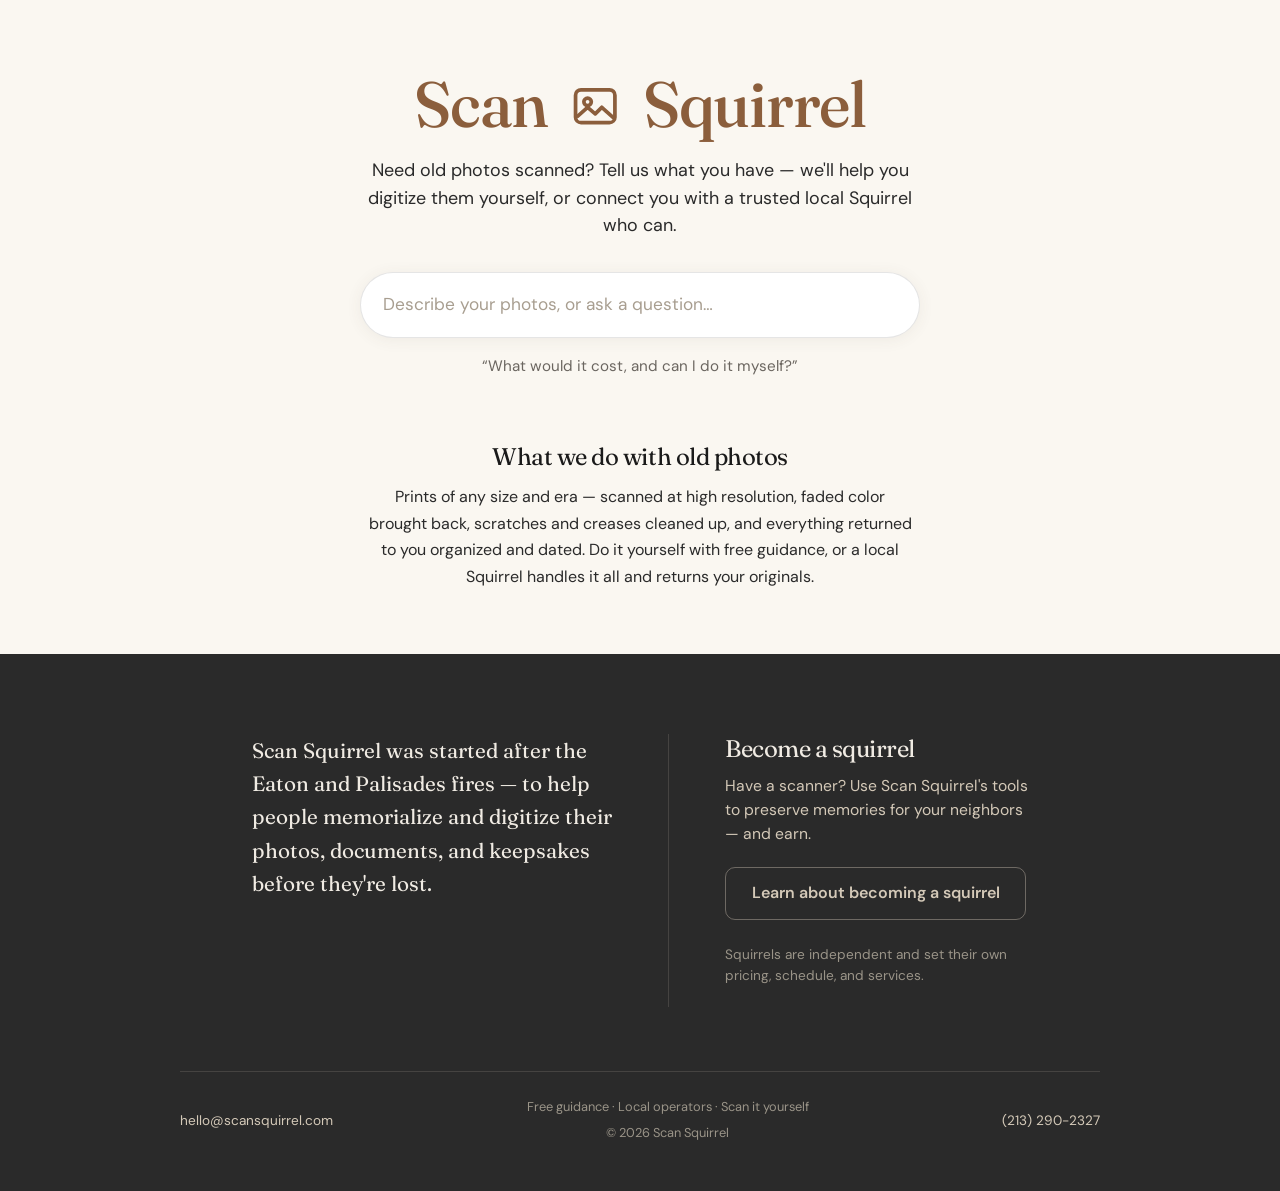
==== scan/index.html @ 6baffe70 "Slim scan page to logo/intro/box/capabilities; reuse homepage dark footer; homepage uses base.css" ====
<!DOCTYPE html>
<html lang="en">
<head>
<meta charset="UTF-8">
<meta name="viewport" content="width=device-width, initial-scale=1.0">
<title>Photo Scanning — Scan Squirrel (Los Angeles)</title>
<meta name="description" content="Local photo scanning in Los Angeles. Describe your old photos and get free guidance, or have a trusted local Squirrel scan them for you.">
<link rel="canonical" href="https://scansquirrel.org/scan/">
<link rel="stylesheet" href="/css/base.css">

<!-- Google Analytics + Ads -->
<script async src="https://www.googletagmanager.com/gtag/js?id=G-M0DFY2Y7XE"></script>
<script>
window.dataLayer = window.dataLayer || [];
function gtag(){dataLayer.push(arguments);}
gtag('js', new Date());
gtag('config', 'G-M0DFY2Y7XE');
gtag('config', 'AW-17990603569');
gtag('config', 'AW-17990603569/loRNCJPgyLgcELGmy4JD', { 'phone_conversion_number': '2132902327' });
function gtag_report_conversion(url) {
  var callback = function () { if (typeof(url) != 'undefined') { window.location = url; } };
  gtag('event', 'conversion', { 'send_to': 'AW-17990603569/MyWeCNm7ybgcELGmy4JD', 'event_callback': callback });
  return false;
}
</script>

<style>
/* ═══ scansquirrel.org/scan/ — minimal photo landing page ═══ */
:root { --paper:#faf7f1; --line:rgba(42,42,42,0.12); --line-d:rgba(212,201,184,0.16); --dim:#9a9488; }
* { box-sizing:border-box; margin:0; padding:0; }
body { font-family:'DM Sans',sans-serif; color:var(--ink); background:var(--paper); line-height:1.55; -webkit-font-smoothing:antialiased; }

.page { padding:4.5rem 1.5rem 4rem; text-align:center; }
.col { width:100%; max-width:560px; margin:0 auto; }

.logo { display:inline-flex; align-items:center; gap:0.34em; font-family:'Fraunces',serif; font-weight:500; font-size:clamp(2.6rem,8vw,4rem); line-height:1; letter-spacing:-0.02em; color:var(--acorn); text-decoration:none; margin-bottom:1.3rem; }
.logo .ph { width:0.82em; height:0.82em; flex:none; margin-top:0.06em; }
.intro { font-size:1.12rem; line-height:1.55; color:var(--feather); max-width:34rem; margin:0 auto 2rem; }

/* box */
.intake { text-align:left; }
.searchbox { width:100%; padding:1.15rem 1.4rem; border:1px solid var(--line); border-radius:999px; font:inherit; font-size:1.08rem; color:var(--ink); background:#fff; box-shadow:0 2px 16px rgba(92,74,58,0.07); transition:box-shadow .2s ease,border-color .2s ease; }
.searchbox::placeholder { color:#a89e90; }
.searchbox:focus { outline:none; border-color:var(--acorn); box-shadow:0 6px 26px rgba(92,74,58,0.14); }
.examples { min-height:1.4em; text-align:center; margin-top:1.1rem; font-size:0.95rem; color:var(--ash); opacity:0; transition:opacity .45s ease; }
.examples.vis { opacity:1; }

/* conversation */
.convo { display:none; text-align:left; margin-top:0.5rem; }
.convo.show { display:block; }
.bubble { margin-bottom:1rem; }
.bubble.ai .who { font-size:0.72rem; font-weight:600; letter-spacing:0.1em; color:var(--teal); margin-bottom:0.35rem; }
.bubble.ai .msg { font-size:1.02rem; line-height:1.55; }
.bubble.me { text-align:right; }
.bubble.me .msg { display:inline-block; background:var(--cream); border-radius:12px; padding:0.6rem 1rem; font-size:0.96rem; max-width:85%; text-align:left; }
.answers { display:flex; flex-wrap:wrap; gap:0.5rem; margin:0.3rem 0 1.3rem; }
.chip { font:inherit; font-size:0.9rem; padding:0.45rem 0.9rem; border:1px solid var(--line); border-radius:9px; background:#fff; color:var(--ash); cursor:pointer; }
.chip:hover { border-color:var(--acorn); color:var(--acorn); }
.zip-row { display:flex; gap:0.5rem; margin-bottom:1.3rem; }
.zip-row input { flex:1; padding:0.7rem 0.9rem; border:1px solid var(--line); border-radius:9px; font:inherit; font-size:1rem; background:var(--warm); }
.btn { font:inherit; font-size:1rem; font-weight:600; padding:0.8rem 1.6rem; border:none; border-radius:10px; background:var(--acorn); color:var(--bone); cursor:pointer; text-decoration:none; }
.btn:hover { background:var(--acorn-bright); color:var(--bone); }
.btn.ghost { background:transparent; color:var(--acorn); border:1px solid var(--line); }
.g-actions { display:flex; flex-wrap:wrap; gap:0.6rem; margin-top:0.9rem; }

/* capabilities */
.caps { margin-top:4rem; }
.caps h2 { font-family:'Fraunces',serif; font-weight:400; font-size:1.5rem; color:var(--ink); margin-bottom:0.8rem; }
.caps p { font-size:1rem; line-height:1.65; color:var(--feather); max-width:34rem; margin:0 auto; }

/* dark footer — same as the scansquirrel.org homepage */
.dark { background:var(--feather); color:var(--nest); padding:5rem 1.5rem 3rem; }
.dark-inner { max-width:920px; margin:0 auto; }
.dark-cols { display:flex; gap:3.5rem; align-items:flex-start; justify-content:center; text-align:left; }
.dark-cols > div { flex:1; max-width:360px; }
.mcol .mission { font-family:'Fraunces',serif; font-size:1.3rem; line-height:1.6; color:var(--bone); }
.ocol { border-left:1px solid var(--line-d); padding-left:3.5rem; }
.ocol h3 { font-family:'Fraunces',serif; font-weight:400; font-size:1.5rem; color:var(--bone); margin-bottom:0.6rem; }
.ocol p { font-size:0.98rem; color:var(--nest); margin-bottom:1.3rem; }
.ocol .btn.ghost { color:var(--nest); border-color:rgba(212,201,184,0.4); display:inline-block; }
.ocol .btn.ghost:hover { background:rgba(212,201,184,0.12); }
.ocol .indep { font-size:0.85rem; color:var(--dim); margin-top:1.6rem; line-height:1.5; }
.dark-foot { display:flex; justify-content:space-between; align-items:center; flex-wrap:wrap; gap:0.8rem; margin-top:4rem; padding-top:1.6rem; border-top:1px solid var(--line-d); font-size:0.85rem; color:var(--nest); }
.dark-foot a { text-decoration:none; color:var(--nest); }
.dark-foot a:hover { color:var(--bone); }
.dark-foot .mid { text-align:center; font-size:0.8rem; color:var(--dim); }
.dark-foot .mid .copy { margin-top:0.35rem; }
@media (max-width:760px){
  .dark { padding:3.5rem 1.4rem 2.5rem; }
  .dark-cols { flex-direction:column; align-items:center; text-align:center; gap:2.75rem; }
  .dark-cols > div { max-width:26rem; }
  .ocol { border-left:none; padding-left:0; border-top:1px solid var(--line-d); padding-top:2.75rem; width:100%; }
  .dark-foot { flex-direction:column; text-align:center; gap:0.5rem; margin-top:2.75rem; }
}
</style>
</head>
<body>

<main class="page">
  <div class="col">
    <a class="logo" href="/">
      <span>Scan</span>
      <svg class="ph" viewBox="0 0 24 24" fill="none" stroke="currentColor" stroke-width="1.7" stroke-linecap="round" stroke-linejoin="round" aria-hidden="true"><rect x="3" y="4.5" width="18" height="15" rx="2.5"/><circle cx="8.5" cy="10" r="1.7"/><path d="M4 16.5l4.5-4 3.5 3 3-3 5 4.5"/></svg>
      <span>Squirrel</span>
    </a>

    <p class="intro">Need old photos scanned? Tell us what you have — we'll help you digitize them yourself, or connect you with a trusted local Squirrel who can.</p>

    <div class="intake" id="intake">
      <input class="searchbox" id="projText" type="text" autocomplete="off"
             placeholder="Describe your photos, or ask a question…"
             onkeydown="if(event.key==='Enter'){event.preventDefault();startConvo();}">
      <p class="examples" id="examples">&ldquo;I have three shoeboxes of family photos.&rdquo;</p>
    </div>
    <div class="convo" id="convo"></div>

    <div class="caps">
      <h2>What we do with old photos</h2>
      <p>Prints of any size and era — scanned at high resolution, faded color brought back, scratches and creases cleaned up, and everything returned to you organized and dated. Do it yourself with free guidance, or a local Squirrel handles it all and returns your originals.</p>
    </div>
  </div>
</main>

<section class="dark" id="become">
  <div class="dark-inner">
    <div class="dark-cols">
      <div class="mcol">
        <p class="mission">Scan Squirrel was started after the Eaton and Palisades fires — to help people memorialize and digitize their photos, documents, and keepsakes before they're lost.</p>
      </div>
      <div class="ocol">
        <h3>Become a squirrel</h3>
        <p>Have a scanner? Use Scan Squirrel's tools to preserve memories for your neighbors — and earn.</p>
        <a class="btn ghost" href="#">Learn about becoming a squirrel</a>
        <p class="indep">Squirrels are independent and set their own pricing, schedule, and services.</p>
      </div>
    </div>
    <div class="dark-foot">
      <a href="mailto:hello@scansquirrel.com" onclick="return gtag_report_conversion('mailto:hello@scansquirrel.com');">hello@scansquirrel.com</a>
      <div class="mid">
        <div>Free guidance &middot; Local operators &middot; Scan it yourself</div>
        <div class="copy">&copy; 2026 Scan Squirrel</div>
      </div>
      <a href="tel:+12132902327" onclick="gtag('event','conversion',{'send_to':'AW-17990603569/QULVCOeUgMEcELGmy4JD'});">(213) 290-2327</a>
    </div>
  </div>
</section>

<script>
var LOG_URL = '';
function logIt(d){ d.ts=new Date().toISOString(); if(LOG_URL){try{fetch(LOG_URL,{method:'POST',headers:{'Content-Type':'application/json'},body:JSON.stringify(d)});}catch(e){}} else {console.log('[intake]',d);} }

/* rotating photo examples */
function shuffle(a){ for(var i=a.length-1;i>0;i--){var j=Math.floor(Math.random()*(i+1));var x=a[i];a[i]=a[j];a[j]=x;} return a; }
var EX = shuffle([
  "I have three shoeboxes of family photos.",
  "My mother just passed away and I want to scan her old photos.",
  "Hundreds of loose photos with writing on the backs.",
  "Old family albums I'm afraid to take apart.",
  "I need these scanned before clearing out a house.",
  "What would it cost, and can I do it myself?"
]);
var exi=0, exTimer=null, exEl=document.getElementById('examples');
exEl.innerHTML='&ldquo;'+EX[0]+'&rdquo;';
function rot(){ exEl.classList.remove('vis'); setTimeout(function(){ exEl.innerHTML='&ldquo;'+EX[exi]+'&rdquo;'; exi=(exi+1)%EX.length; exEl.classList.add('vis'); },450); }
setTimeout(function(){ exEl.classList.add('vis'); },300);
setTimeout(function(){ rot(); exTimer=setInterval(rot,3800); },3800);

/* mocked AI intake */
var convo=document.getElementById('convo'), state={};
function aiB(h){ var d=document.createElement('div'); d.className='bubble ai'; d.innerHTML='<div class="who">Scan Squirrel</div><div class="msg">'+h+'</div>'; convo.appendChild(d); d.scrollIntoView({behavior:'smooth',block:'center'}); }
function meB(x){ var d=document.createElement('div'); d.className='bubble me'; d.innerHTML='<div class="msg">'+x+'</div>'; convo.appendChild(d); }
function ansRow(opts,cb){ var r=document.createElement('div'); r.className='answers'; opts.forEach(function(o){ var b=document.createElement('button'); b.className='chip'; b.textContent=o; b.onclick=function(){ r.remove(); meB(o); cb(o); }; r.appendChild(b); }); convo.appendChild(r); r.scrollIntoView({behavior:'smooth',block:'center'}); }
function startConvo(){
  if(exTimer) clearInterval(exTimer);
  var txt=document.getElementById('projText').value.trim();
  if(!txt){ document.getElementById('projText').focus(); return; }
  document.getElementById('intake').style.display='none';
  convo.classList.add('show'); state.text=txt; logIt({event:'started',text:txt});
  meB(txt);
  setTimeout(function(){ aiB("Got it. A couple of quick questions.<br><br><b>Roughly how many photos?</b>"); ansRow(['A shoebox or two','A closet full','A few albums','Not sure'], q2); },350);
}
function q2(s){ state.size=s; setTimeout(function(){ aiB("<b>Scan them yourself, or have a local Squirrel do it?</b>"); ansRow(['Myself','Get help','Help me decide'], q3); },300); }
function q3(p){ state.pref=p; setTimeout(function(){
  aiB("<b>What ZIP code are you in?</b>");
  var r=document.createElement('div'); r.className='zip-row';
  r.innerHTML='<input id="zipIn" inputmode="numeric" maxlength="5" placeholder="91101"><button class="btn" type="button">Check</button>';
  r.querySelector('button').onclick=function(){ var z=r.querySelector('#zipIn').value.trim()||'91101'; state.zip=z; logIt({event:'completed',text:state.text,size:state.size,pref:state.pref,zip:z}); r.remove(); meB(z); guide(); };
  convo.appendChild(r); r.querySelector('#zipIn').focus(); r.scrollIntoView({behavior:'smooth',block:'center'});
},300); }
function guide(){
  var hrs = state.size==='A closet full'?'25–40 hours':state.size==='A few albums'?'5–10 hours':'15–25 hours';
  setTimeout(function(){
    aiB("Sounds like a <b>medium collection</b>. Doing it yourself well usually takes about <b>"+hrs+"</b> and the right scanner. You can scan it yourself with free guidance, or a local Squirrel can pick it up, scan and organize everything, and return your originals — price agreed first.<br><br><span style='font-size:0.85rem;color:var(--ash);'>General guidance, not a final price.</span><div class='g-actions'><a class='btn' href='tel:+12132902327' onclick=\"gtag('event','conversion',{'send_to':'AW-17990603569/QULVCOeUgMEcELGmy4JD'});\">Call or text us</a><a class='btn ghost' href='mailto:hello@scansquirrel.com' onclick=\"return gtag_report_conversion('mailto:hello@scansquirrel.com');\">Email your project</a></div>");
    var b=document.createElement('button'); b.className='chip'; b.textContent='↺ Start over'; b.style.marginTop='1.2rem'; b.onclick=function(){ location.reload(); }; convo.appendChild(b);
  },450);
}
</script>

</body>
</html>
---- css/base.css ----
/*
  ═══════════════════════════════════════════════════════════
  Scan Squirrel — Base Styles
  Loaded by every page on scansquirrel.com.
  ═══════════════════════════════════════════════════════════

  DESIGN SYSTEM REFERENCE
  ────────────────────────
  Source of truth: /docs/scansquirrel-styleguide.html

  Color tokens         Hex        Usage
  ─────────────────────────────────────────────────────
  --bone               #f0ebe3    Page background
  --warm               #f5f0e8    Alt surface
  --cream              #e8e1d5    Soft fill
  --feather            #2a2a2a    Dark sections (NOT --ink)
  --ink                #1a1a1a    Body text only
  --acorn              #8b5e3c    Primary buttons
  --acorn-bright       #a0693f    Button hover
  --teal               #2c6e6a    Accent only — labels, step numbers, card borders
  --ash                #6b6660    Muted text
  --nest               #d4c9b8    Text on dark backgrounds
  --branch             #8b7e6a    Secondary muted
  --bark               #5c4a3a    Dark warm text

  Type scale           Font       Size     Weight  Case
  ─────────────────────────────────────────────────────
  H1                   Fraunces   2.2rem   400     Sentence
  H2                   Fraunces   1.5rem   400     Sentence
  H3                   Fraunces   1.1rem   600     Sentence
  H4                   Fraunces   1rem     600     Sentence
  Body                 DM Sans    0.95rem  400     —
  Section label        DM Sans    0.72rem  700     Uppercase (CSS)
  Buttons              DM Sans    0.95rem  700     Sentence

  Hero-lg variant      (add .hero-lg to a wrapper)
  H1                   Fraunces   2.8rem   400
  H2                   Fraunces   1.9rem   400

  Radius standard
  ─────────────────────────────────────────────────────
  Cards / panels:      8px
  Buttons / pills:     6px

  Layout widths
  ─────────────────────────────────────────────────────
  .wrap                720px      Default (FAQ, Pricing, territory, scan)
  .wrap-wide           960px      Marketing pages (Index, Compare, Squirrels hub)

  Font weights used: 400, 500, 600, 700. Weight 800 is NOT used.

  Em dashes:           &mdash;
  Middots:             &middot;
  Dark sections:       --feather (#2a2a2a), never --ink (#1a1a1a)
  Teal is an accent:   never a section background
*/

/* ── Fonts ── */
@import url("https://fonts.googleapis.com/css2?family=Fraunces:ital,opsz,wght@0,9..144,300;0,9..144,400;0,9..144,600;0,9..144,700;1,9..144,400&family=DM+Sans:wght@400;500;600;700&display=swap");

/* ── Tokens ── */
:root {
  --ink:           #1a1a1a;
  --bone:          #f0ebe3;
  --warm:          #f5f0e8;
  --cream:         #e8e1d5;
  --feather:       #2a2a2a;
  --acorn:         #8b5e3c;
  --acorn-bright:  #a0693f;
  --ash:           #6b6660;
  --nest:          #d4c9b8;
  --branch:        #8b7e6a;
  --bark:          #5c4a3a;
  --teal:          #2c6e6a;

  --font-body:     'DM Sans', sans-serif;
  --font-display:  'Fraunces', serif;

  --radius-card:   8px;
  --radius-small:  6px;

  --wrap:          720px;
  --wrap-wide:     960px;
  --pad-x:         1.5rem;

  --line:          rgba(0, 0, 0, 0.08);
  --line-strong:   rgba(0, 0, 0, 0.14);
  --shadow-soft:   0 2px 8px rgba(92, 74, 58, 0.07);
}

/* ── Reset ── */
*, *::before, *::after {
  box-sizing: border-box;
  margin: 0;
  padding: 0;
}

html { scroll-behavior: smooth; }

body {
  font-family: var(--font-body);
  font-size: 0.95rem;
  font-weight: 400;
  line-height: 1.6;
  color: var(--ink);
  background: var(--bone);
  -webkit-font-smoothing: antialiased;
  text-rendering: optimizeLegibility;
}

img, picture, svg, video { display: block; max-width: 100%; }
button, input, textarea, select { font: inherit; }

a { color: inherit; text-decoration-thickness: 0.08em; text-underline-offset: 0.18em; }
a:hover { color: var(--acorn); }

p { margin-bottom: 1rem; }
p:last-child { margin-bottom: 0; }

ul, ol { padding-left: 1.25rem; }
li + li { margin-top: 0.35rem; }

/* ── Type scale ── */
h1, h2, h3, h4 {
  font-family: var(--font-display);
  color: var(--ink);
  letter-spacing: -0.02em;
}

h1 {
  font-size: clamp(1.9rem, 4vw, 2.2rem);
  font-weight: 400;
  line-height: 1.1;
}

h2 {
  font-size: clamp(1.3rem, 3vw, 1.5rem);
  font-weight: 400;
  line-height: 1.2;
}

h3 {
  font-size: 1.1rem;
  font-weight: 600;
  line-height: 1.25;
}

h4 {
  font-size: 1rem;
  font-weight: 600;
  line-height: 1.25;
}

/* Hero-lg variant — for marketing pages */
.hero-lg h1, h1.hero-lg {
  font-size: clamp(2.2rem, 5.5vw, 2.8rem);
}

.hero-lg h2, h2.hero-lg {
  font-size: clamp(1.5rem, 4vw, 1.9rem);
}

/* ── Section label ── */
.label {
  display: inline-block;
  font-family: var(--font-body);
  font-size: 0.72rem;
  font-weight: 700;
  letter-spacing: 0.12em;
  text-transform: uppercase;
  color: var(--teal);
  line-height: 1.2;
  margin-bottom: 0.6rem;
}

/* ── Eyebrow nav (media type links) ── */
.eyebrow {
  font-size: 0.78rem;
  font-weight: 600;
  letter-spacing: 0.1em;
  text-transform: uppercase;
  color: var(--branch);
  margin-bottom: 1rem;
}

.eyebrow a { color: var(--branch); text-decoration: none; }
.eyebrow a:hover { color: var(--acorn); }
.eyebrow span { color: var(--nest); margin: 0 0.35rem; }

/* ── Layout ── */
.wrap, .wrap-wide {
  width: 100%;
  margin-inline: auto;
  padding-inline: var(--pad-x);
}

.wrap      { max-width: calc(var(--wrap) + (var(--pad-x) * 2)); }
.wrap-wide { max-width: calc(var(--wrap-wide) + (var(--pad-x) * 2)); }

/* ── Buttons ── */
.btn, .btn-ghost {
  display: inline-block;
  font-family: var(--font-body);
  font-size: 0.95rem;
  font-weight: 700;
  padding: 0.7rem 1.4rem;
  border-radius: var(--radius-small);
  text-decoration: none;
  text-align: center;
  transition: background 0.2s, border-color 0.2s, color 0.2s;
  cursor: pointer;
}

.btn {
  background: var(--acorn);
  color: #fff;
  border: 1.5px solid var(--acorn);
}

.btn:hover {
  background: var(--acorn-bright);
  border-color: var(--acorn-bright);
  color: #fff;
}

.btn-ghost {
  background: transparent;
  color: var(--acorn);
  border: 1.5px solid var(--acorn);
}

.btn-ghost:hover {
  background: rgba(139, 94, 60, 0.08);
  color: var(--acorn-bright);
  border-color: var(--acorn-bright);
}

/* Button row — for side-by-side CTAs */
.btn-row {
  display: flex;
  flex-wrap: wrap;
  gap: 0.75rem;
  align-items: center;
}

/* ── CTA strip (shared by FAQ, Pricing, etc.) ── */
.cta-strip {
  text-align: center;
  padding: 2.5rem 2rem;
  background: var(--feather);
  border-radius: var(--radius-card);
}

.cta-strip h2, .cta-strip h3 {
  color: var(--bone);
  margin-bottom: 0.5rem;
}

.cta-strip p {
  color: var(--nest);
  font-size: 0.95rem;
  margin-bottom: 1.25rem;
  max-width: 440px;
  margin-left: auto;
  margin-right: auto;
}

.cta-strip .btn {
  background: var(--acorn);
  color: #fff;
}

.cta-strip .btn:hover {
  background: var(--acorn-bright);
}

/* ── Card / Panel ── */
.card {
  background: #fff;
  border: 1px solid var(--line);
  border-radius: var(--radius-card);
  box-shadow: var(--shadow-soft);
}

/* Card with teal left accent (per style guide) */
.card-accent {
  background: #fff;
  border: 1px solid var(--line);
  border-left: 3px solid var(--teal);
  border-radius: var(--radius-card);
}

/* ── Utilities ── */
.muted       { color: var(--ash); }
.text-center { text-align: center; }
.bg-warm     { background: var(--warm); }
.bg-bone     { background: var(--bone); }
.bg-dark     { background: var(--feather); color: var(--bone); }
.bg-dark h1, .bg-dark h2, .bg-dark h3 { color: var(--bone); }
.bg-dark p   { color: var(--nest); }

/* ── Responsive ── */
@media (max-width: 700px) {
  :root {
    --pad-x: 1.1rem;
  }

  .btn, .btn-ghost {
    width: 100%;
    text-align: center;
  }

  .btn-row {
    flex-direction: column;
    align-items: stretch;
  }
}
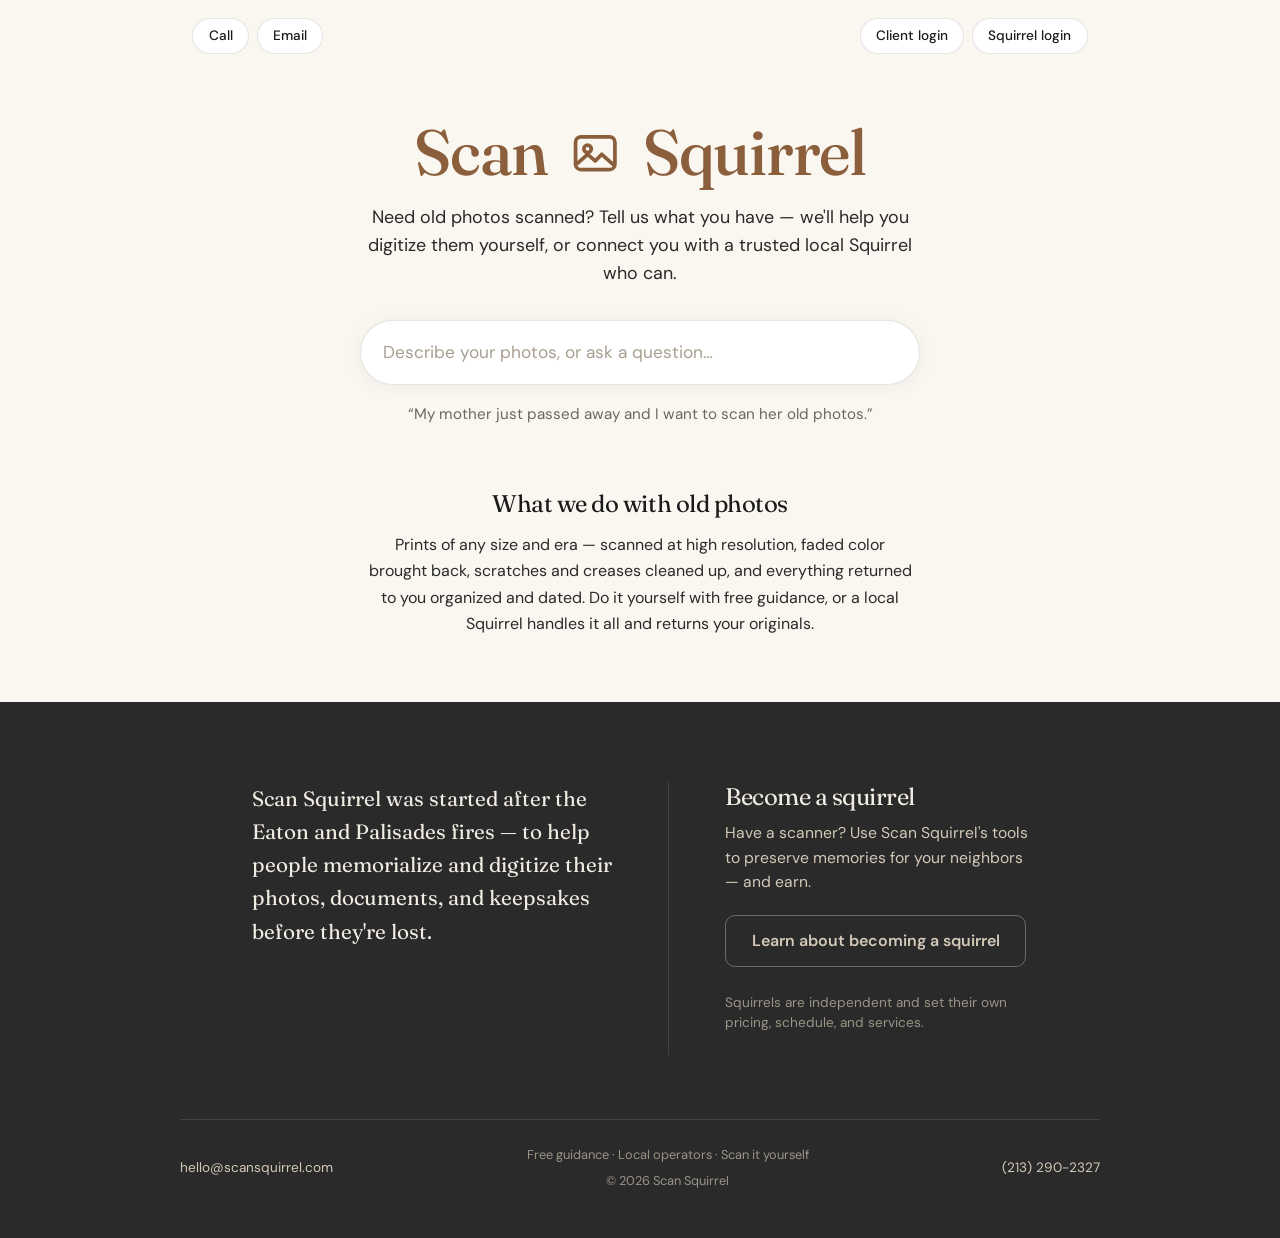
==== commit 6a72b206: "Add simple header bar: Call/Email left, Client/Squirrel login right" ====
--- a/scan/index.html
+++ b/scan/index.html
@@ -30,7 +30,14 @@
 * { box-sizing:border-box; margin:0; padding:0; }
 body { font-family:'DM Sans',sans-serif; color:var(--ink); background:var(--paper); line-height:1.55; -webkit-font-smoothing:antialiased; }
 
-.page { padding:4.5rem 1.5rem 4rem; text-align:center; }
+/* header bar */
+.bar { display:flex; align-items:center; justify-content:space-between; gap:0.6rem; flex-wrap:wrap; max-width:940px; margin:0 auto; padding:1.1rem 1.4rem; }
+.bar-left, .bar-right { display:flex; gap:0.5rem; }
+.bar a { font-size:0.85rem; font-weight:500; text-decoration:none; color:var(--ink); background:#fff; border:1px solid var(--line); border-radius:999px; padding:0.42rem 0.95rem; transition:all .15s ease; }
+.bar a:hover { border-color:var(--acorn); color:var(--acorn); }
+@media (max-width:520px){ .bar a { font-size:0.78rem; padding:0.38rem 0.75rem; } }
+
+.page { padding:3rem 1.5rem 4rem; text-align:center; }
 .col { width:100%; max-width:560px; margin:0 auto; }
 
 .logo { display:inline-flex; align-items:center; gap:0.34em; font-family:'Fraunces',serif; font-weight:500; font-size:clamp(2.6rem,8vw,4rem); line-height:1; letter-spacing:-0.02em; color:var(--acorn); text-decoration:none; margin-bottom:1.3rem; }
@@ -96,6 +103,17 @@
 </head>
 <body>
 
+<header class="bar">
+  <div class="bar-left">
+    <a href="tel:+12132902327" onclick="gtag('event','conversion',{'send_to':'AW-17990603569/QULVCOeUgMEcELGmy4JD'});">Call</a>
+    <a href="mailto:hello@scansquirrel.com" onclick="return gtag_report_conversion('mailto:hello@scansquirrel.com');">Email</a>
+  </div>
+  <div class="bar-right">
+    <a href="#">Client login</a>
+    <a href="#">Squirrel login</a>
+  </div>
+</header>
+
 <main class="page">
   <div class="col">
     <a class="logo" href="/">
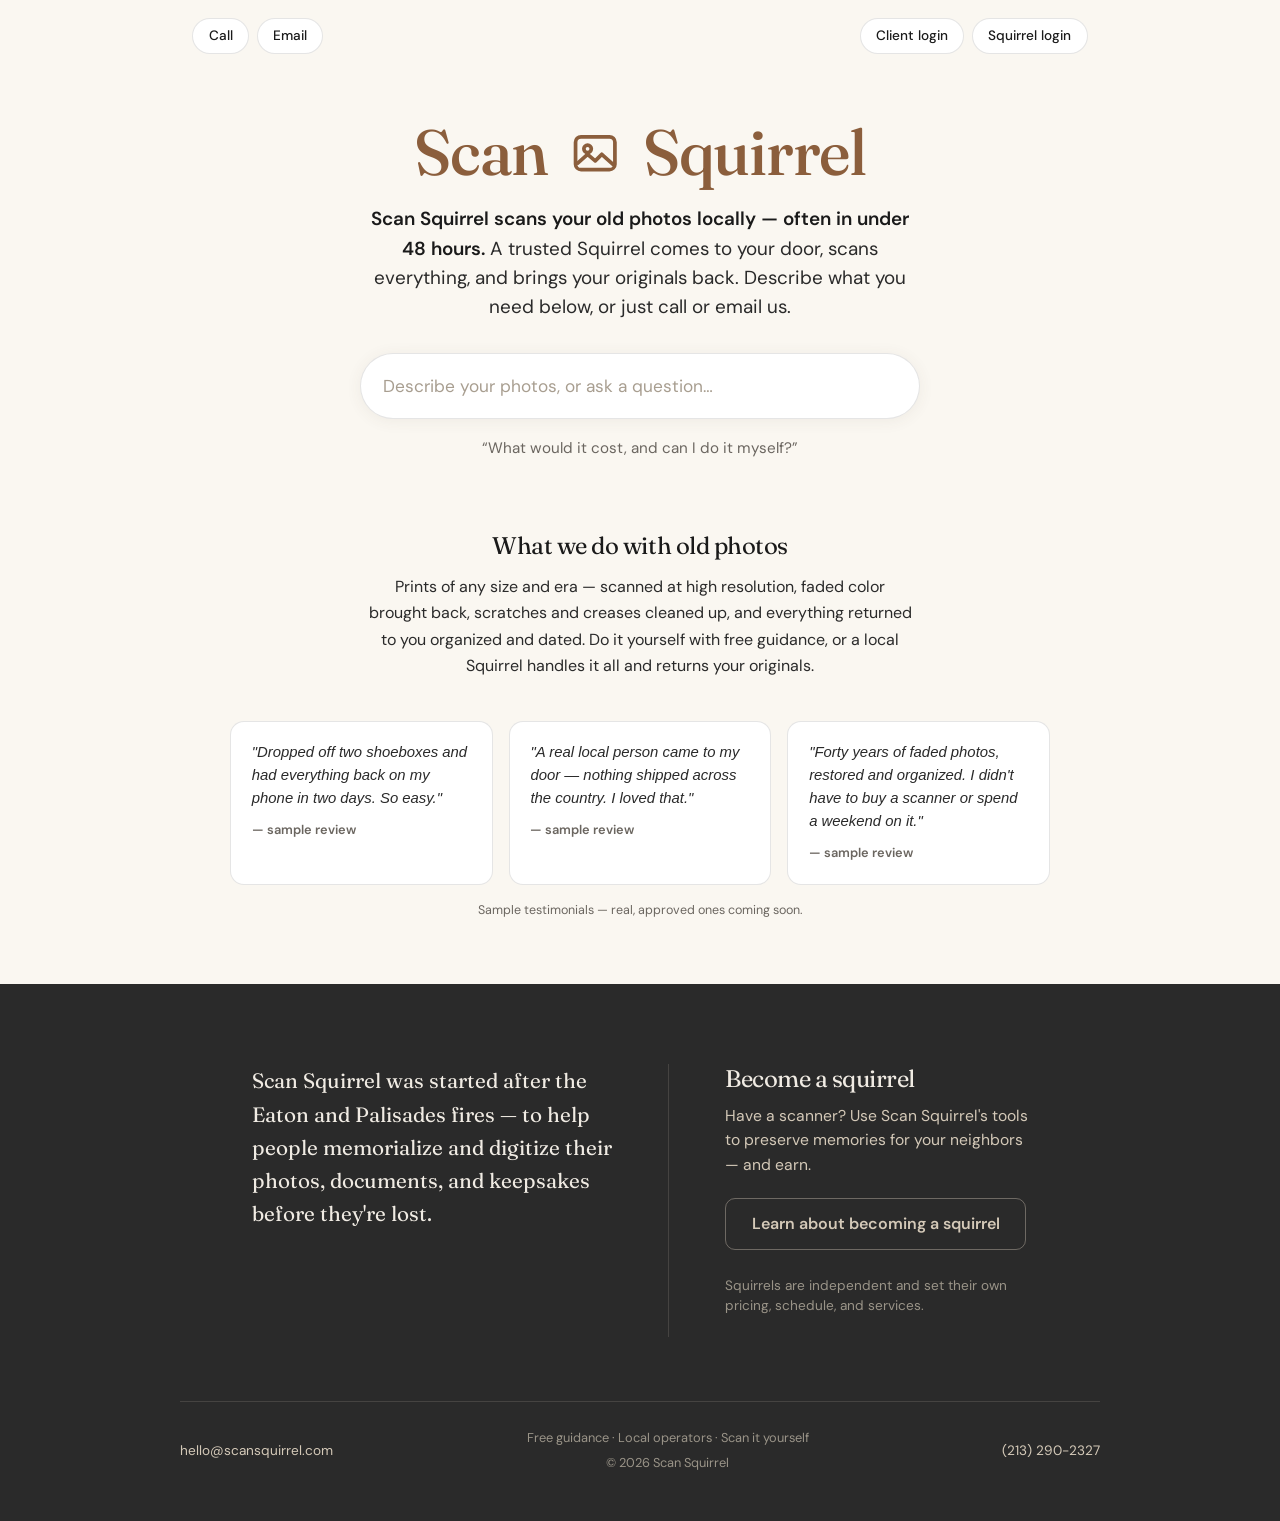
==== commit 646a1b08: "Punchier intro (local, <48hr, comes to door); add left-to-right mock testimonials" ====
--- a/scan/index.html
+++ b/scan/index.html
@@ -42,7 +42,8 @@
 
 .logo { display:inline-flex; align-items:center; gap:0.34em; font-family:'Fraunces',serif; font-weight:500; font-size:clamp(2.6rem,8vw,4rem); line-height:1; letter-spacing:-0.02em; color:var(--acorn); text-decoration:none; margin-bottom:1.3rem; }
 .logo .ph { width:0.82em; height:0.82em; flex:none; margin-top:0.06em; }
-.intro { font-size:1.12rem; line-height:1.55; color:var(--feather); max-width:34rem; margin:0 auto 2rem; }
+.intro { font-size:1.18rem; line-height:1.55; color:var(--feather); max-width:35rem; margin:0 auto 2rem; }
+.intro strong { color:var(--ink); font-weight:600; }
 
 /* box */
 .intake { text-align:left; }
@@ -70,10 +71,16 @@
 .btn.ghost { background:transparent; color:var(--acorn); border:1px solid var(--line); }
 .g-actions { display:flex; flex-wrap:wrap; gap:0.6rem; margin-top:0.9rem; }
 
-/* capabilities */
-.caps { margin-top:4rem; }
+/* capabilities + validation */
+.caps { max-width:820px; margin:4.5rem auto 0; }
 .caps h2 { font-family:'Fraunces',serif; font-weight:400; font-size:1.5rem; color:var(--ink); margin-bottom:0.8rem; }
-.caps p { font-size:1rem; line-height:1.65; color:var(--feather); max-width:34rem; margin:0 auto; }
+.caps .lead { font-size:1rem; line-height:1.65; color:var(--feather); max-width:34rem; margin:0 auto 2.6rem; }
+.tms { display:grid; grid-template-columns:repeat(3,1fr); gap:1rem; text-align:left; }
+.tm { background:#fff; border:1px solid var(--line); border-radius:14px; padding:1.2rem 1.3rem; }
+.tm p { font-size:0.93rem; font-style:italic; color:var(--feather); margin-bottom:0.5rem; }
+.tm .who { font-size:0.8rem; color:var(--ash); font-weight:600; }
+.tmnote { font-size:0.78rem; color:var(--ash); margin-top:1rem; }
+@media (max-width:640px){ .tms { grid-template-columns:1fr; } }
 
 /* dark footer — same as the scansquirrel.org homepage */
 .dark { background:var(--feather); color:var(--nest); padding:5rem 1.5rem 3rem; }
@@ -122,7 +129,7 @@
       <span>Squirrel</span>
     </a>
 
-    <p class="intro">Need old photos scanned? Tell us what you have — we'll help you digitize them yourself, or connect you with a trusted local Squirrel who can.</p>
+    <p class="intro"><strong>Scan Squirrel scans your old photos locally — often in under 48 hours.</strong> A trusted Squirrel comes to your door, scans everything, and brings your originals back. Describe what you need below, or just call or email us.</p>
 
     <div class="intake" id="intake">
       <input class="searchbox" id="projText" type="text" autocomplete="off"
@@ -131,11 +138,17 @@
       <p class="examples" id="examples">&ldquo;I have three shoeboxes of family photos.&rdquo;</p>
     </div>
     <div class="convo" id="convo"></div>
-
-    <div class="caps">
-      <h2>What we do with old photos</h2>
-      <p>Prints of any size and era — scanned at high resolution, faded color brought back, scratches and creases cleaned up, and everything returned to you organized and dated. Do it yourself with free guidance, or a local Squirrel handles it all and returns your originals.</p>
-    </div>
+  </div>
+
+  <div class="caps">
+    <h2>What we do with old photos</h2>
+    <p class="lead">Prints of any size and era — scanned at high resolution, faded color brought back, scratches and creases cleaned up, and everything returned to you organized and dated. Do it yourself with free guidance, or a local Squirrel handles it all and returns your originals.</p>
+    <div class="tms">
+      <div class="tm"><p>"Dropped off two shoeboxes and had everything back on my phone in two days. So easy."</p><span class="who">— sample review</span></div>
+      <div class="tm"><p>"A real local person came to my door — nothing shipped across the country. I loved that."</p><span class="who">— sample review</span></div>
+      <div class="tm"><p>"Forty years of faded photos, restored and organized. I didn't have to buy a scanner or spend a weekend on it."</p><span class="who">— sample review</span></div>
+    </div>
+    <p class="tmnote">Sample testimonials — real, approved ones coming soon.</p>
   </div>
 </main>
 
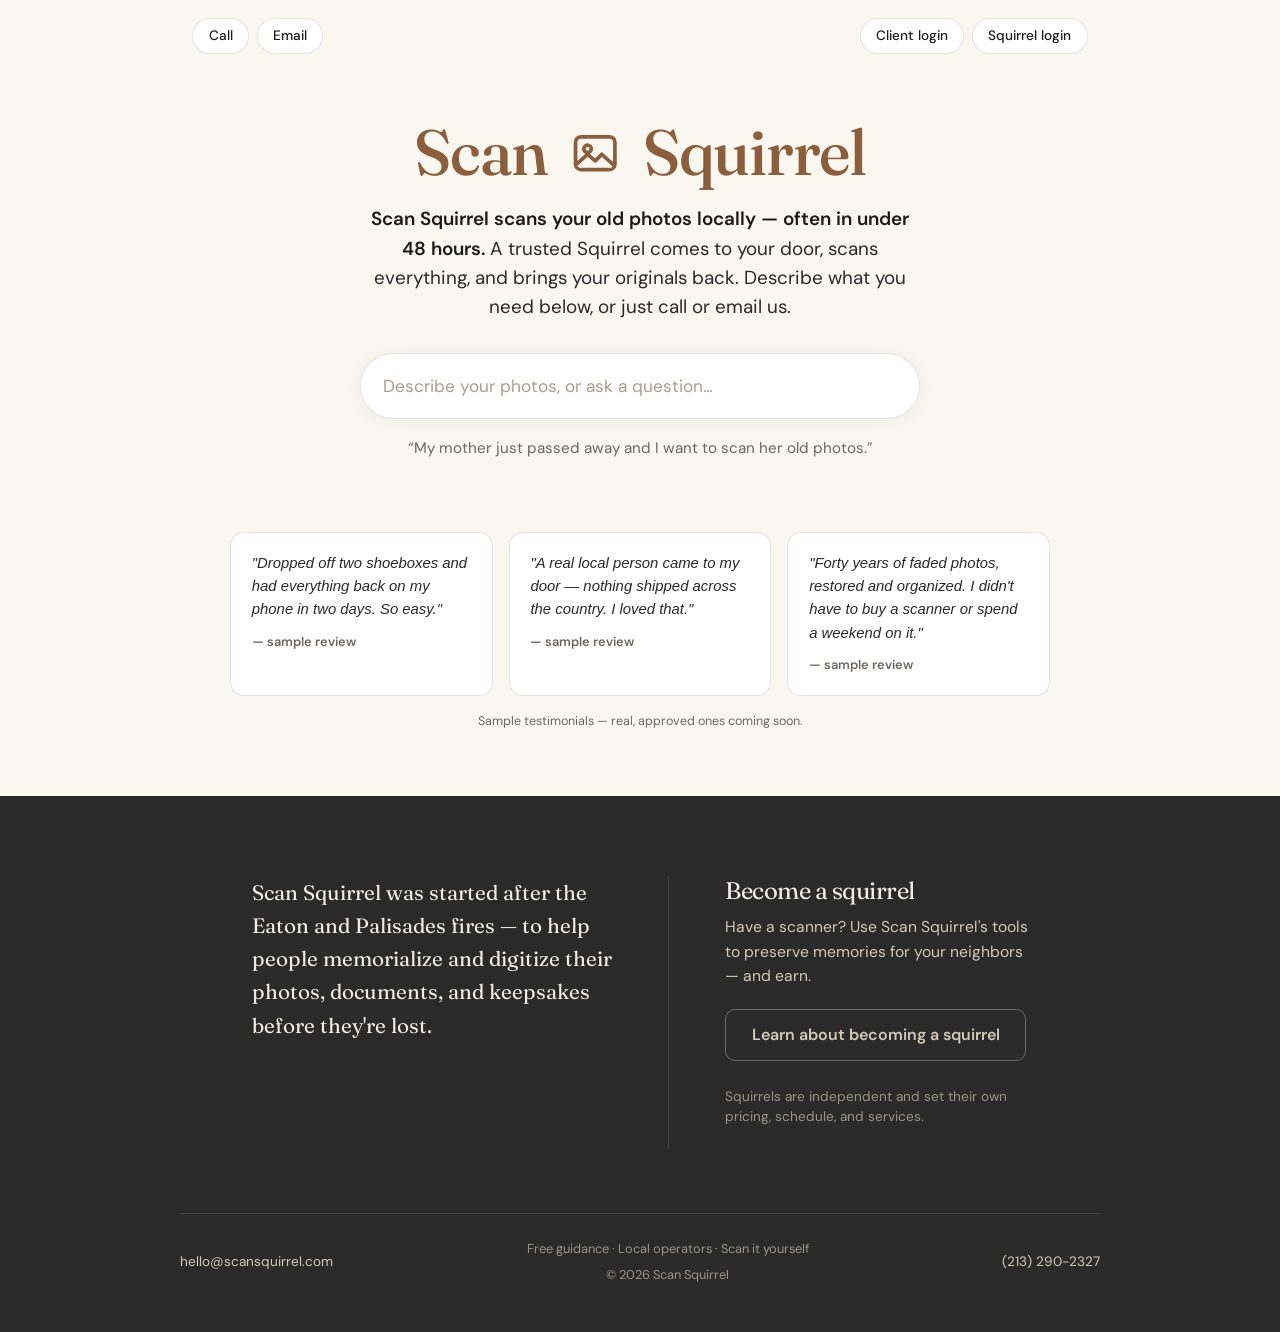
==== commit f9c85e7b: "Ditch 'What we do with old photos' heading + paragraph; keep testimonials" ====
--- a/scan/index.html
+++ b/scan/index.html
@@ -141,8 +141,6 @@
   </div>
 
   <div class="caps">
-    <h2>What we do with old photos</h2>
-    <p class="lead">Prints of any size and era — scanned at high resolution, faded color brought back, scratches and creases cleaned up, and everything returned to you organized and dated. Do it yourself with free guidance, or a local Squirrel handles it all and returns your originals.</p>
     <div class="tms">
       <div class="tm"><p>"Dropped off two shoeboxes and had everything back on my phone in two days. So easy."</p><span class="who">— sample review</span></div>
       <div class="tm"><p>"A real local person came to my door — nothing shipped across the country. I loved that."</p><span class="who">— sample review</span></div>
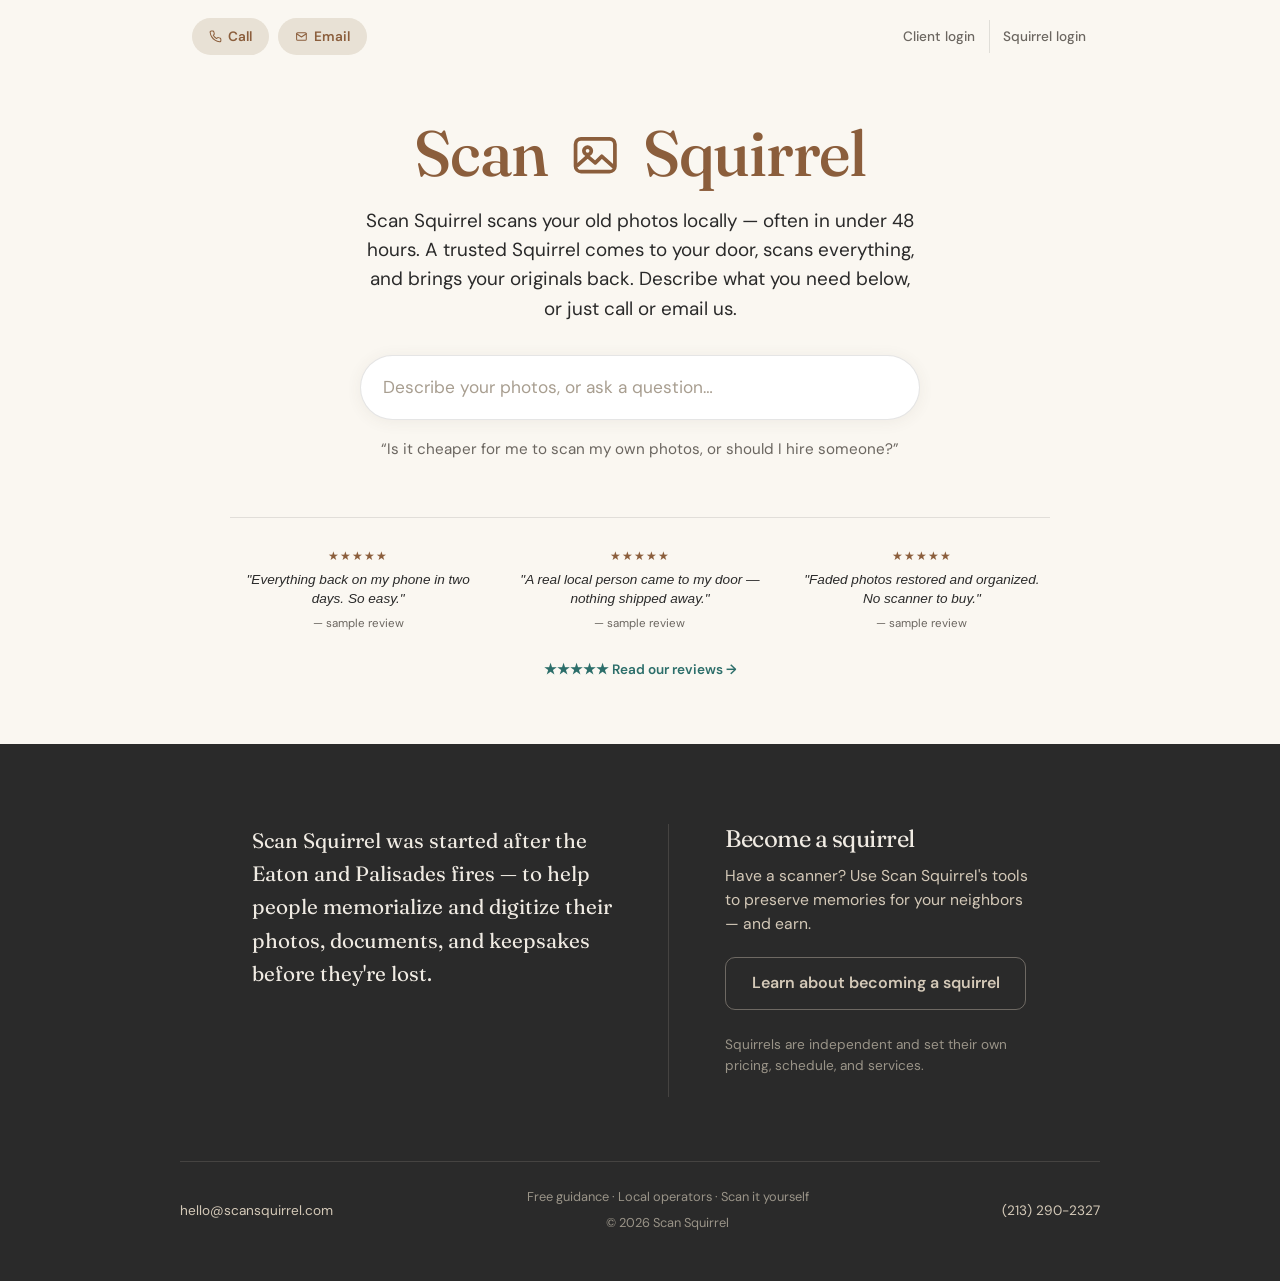
==== commit 270611d4: "Unbold intro; redesign header buttons (icons + login links); longer prompts; thin testimonial sliver" ====
--- a/scan/index.html
+++ b/scan/index.html
@@ -32,10 +32,16 @@
 
 /* header bar */
 .bar { display:flex; align-items:center; justify-content:space-between; gap:0.6rem; flex-wrap:wrap; max-width:940px; margin:0 auto; padding:1.1rem 1.4rem; }
-.bar-left, .bar-right { display:flex; gap:0.5rem; }
-.bar a { font-size:0.85rem; font-weight:500; text-decoration:none; color:var(--ink); background:#fff; border:1px solid var(--line); border-radius:999px; padding:0.42rem 0.95rem; transition:all .15s ease; }
-.bar a:hover { border-color:var(--acorn); color:var(--acorn); }
-@media (max-width:520px){ .bar a { font-size:0.78rem; padding:0.38rem 0.75rem; } }
+.bar-left, .bar-right { display:flex; align-items:center; gap:0.6rem; }
+/* action buttons (call / email) — warm, with icon */
+.bar-btn { display:inline-flex; align-items:center; gap:0.4em; font-size:0.85rem; font-weight:600; text-decoration:none; color:var(--acorn); background:var(--cream); border:1px solid transparent; border-radius:999px; padding:0.46rem 1rem; transition:all .15s ease; }
+.bar-btn:hover { background:var(--acorn); color:var(--bone); }
+.bar-btn svg { width:0.95em; height:0.95em; }
+/* login links — quiet text with a divider */
+.bar-link { font-size:0.85rem; font-weight:500; color:var(--ash); text-decoration:none; padding:0.4rem 0.1rem; transition:color .15s ease; }
+.bar-link:hover { color:var(--acorn); }
+.bar-link + .bar-link { border-left:1px solid var(--line); padding-left:0.8rem; margin-left:0.2rem; }
+@media (max-width:520px){ .bar-btn, .bar-link { font-size:0.78rem; } .bar-btn { padding:0.42rem 0.8rem; } }
 
 .page { padding:3rem 1.5rem 4rem; text-align:center; }
 .col { width:100%; max-width:560px; margin:0 auto; }
@@ -71,16 +77,16 @@
 .btn.ghost { background:transparent; color:var(--acorn); border:1px solid var(--line); }
 .g-actions { display:flex; flex-wrap:wrap; gap:0.6rem; margin-top:0.9rem; }
 
-/* capabilities + validation */
-.caps { max-width:820px; margin:4.5rem auto 0; }
-.caps h2 { font-family:'Fraunces',serif; font-weight:400; font-size:1.5rem; color:var(--ink); margin-bottom:0.8rem; }
-.caps .lead { font-size:1rem; line-height:1.65; color:var(--feather); max-width:34rem; margin:0 auto 2.6rem; }
-.tms { display:grid; grid-template-columns:repeat(3,1fr); gap:1rem; text-align:left; }
-.tm { background:#fff; border:1px solid var(--line); border-radius:14px; padding:1.2rem 1.3rem; }
-.tm p { font-size:0.93rem; font-style:italic; color:var(--feather); margin-bottom:0.5rem; }
-.tm .who { font-size:0.8rem; color:var(--ash); font-weight:600; }
-.tmnote { font-size:0.78rem; color:var(--ash); margin-top:1rem; }
-@media (max-width:640px){ .tms { grid-template-columns:1fr; } }
+/* testimonials — thin sliver */
+.caps { max-width:820px; margin:3.5rem auto 0; padding-top:1.8rem; border-top:1px solid var(--line); }
+.tms { display:grid; grid-template-columns:repeat(3,1fr); gap:1.6rem; text-align:center; }
+.tm .stars { color:var(--acorn); font-size:0.76rem; letter-spacing:0.08em; }
+.tm p { font-size:0.85rem; font-style:italic; color:var(--feather); margin:0.25rem 0 0.2rem; line-height:1.4; }
+.tm .who { font-size:0.72rem; color:var(--ash); }
+.reviews-link { text-align:center; margin-top:1.5rem; font-size:0.85rem; }
+.reviews-link a { color:var(--teal); text-decoration:none; font-weight:600; }
+.reviews-link a:hover { text-decoration:underline; }
+@media (max-width:640px){ .tms { grid-template-columns:1fr; gap:1.2rem; } }
 
 /* dark footer — same as the scansquirrel.org homepage */
 .dark { background:var(--feather); color:var(--nest); padding:5rem 1.5rem 3rem; }
@@ -112,12 +118,18 @@
 
 <header class="bar">
   <div class="bar-left">
-    <a href="tel:+12132902327" onclick="gtag('event','conversion',{'send_to':'AW-17990603569/QULVCOeUgMEcELGmy4JD'});">Call</a>
-    <a href="mailto:hello@scansquirrel.com" onclick="return gtag_report_conversion('mailto:hello@scansquirrel.com');">Email</a>
+    <a class="bar-btn" href="tel:+12132902327" onclick="gtag('event','conversion',{'send_to':'AW-17990603569/QULVCOeUgMEcELGmy4JD'});">
+      <svg viewBox="0 0 24 24" fill="none" stroke="currentColor" stroke-width="1.9" stroke-linecap="round" stroke-linejoin="round" aria-hidden="true"><path d="M22 16.9v3a2 2 0 0 1-2.2 2 19.8 19.8 0 0 1-8.6-3.1 19.5 19.5 0 0 1-6-6 19.8 19.8 0 0 1-3.1-8.7A2 2 0 0 1 4.1 2h3a2 2 0 0 1 2 1.7c.1.9.3 1.8.6 2.6a2 2 0 0 1-.5 2.1L8 9.9a16 16 0 0 0 6 6l1.5-1.2a2 2 0 0 1 2.1-.5c.8.3 1.7.5 2.6.6a2 2 0 0 1 1.7 2z"/></svg>
+      Call
+    </a>
+    <a class="bar-btn" href="mailto:hello@scansquirrel.com" onclick="return gtag_report_conversion('mailto:hello@scansquirrel.com');">
+      <svg viewBox="0 0 24 24" fill="none" stroke="currentColor" stroke-width="1.9" stroke-linecap="round" stroke-linejoin="round" aria-hidden="true"><rect x="3" y="5" width="18" height="14" rx="2"/><path d="M3 7l9 6 9-6"/></svg>
+      Email
+    </a>
   </div>
   <div class="bar-right">
-    <a href="#">Client login</a>
-    <a href="#">Squirrel login</a>
+    <a class="bar-link" href="#">Client login</a>
+    <a class="bar-link" href="#">Squirrel login</a>
   </div>
 </header>
 
@@ -129,7 +141,7 @@
       <span>Squirrel</span>
     </a>
 
-    <p class="intro"><strong>Scan Squirrel scans your old photos locally — often in under 48 hours.</strong> A trusted Squirrel comes to your door, scans everything, and brings your originals back. Describe what you need below, or just call or email us.</p>
+    <p class="intro">Scan Squirrel scans your old photos locally — often in under 48 hours. A trusted Squirrel comes to your door, scans everything, and brings your originals back. Describe what you need below, or just call or email us.</p>
 
     <div class="intake" id="intake">
       <input class="searchbox" id="projText" type="text" autocomplete="off"
@@ -142,11 +154,11 @@
 
   <div class="caps">
     <div class="tms">
-      <div class="tm"><p>"Dropped off two shoeboxes and had everything back on my phone in two days. So easy."</p><span class="who">— sample review</span></div>
-      <div class="tm"><p>"A real local person came to my door — nothing shipped across the country. I loved that."</p><span class="who">— sample review</span></div>
-      <div class="tm"><p>"Forty years of faded photos, restored and organized. I didn't have to buy a scanner or spend a weekend on it."</p><span class="who">— sample review</span></div>
-    </div>
-    <p class="tmnote">Sample testimonials — real, approved ones coming soon.</p>
+      <div class="tm"><div class="stars">&#9733;&#9733;&#9733;&#9733;&#9733;</div><p>"Everything back on my phone in two days. So easy."</p><span class="who">— sample review</span></div>
+      <div class="tm"><div class="stars">&#9733;&#9733;&#9733;&#9733;&#9733;</div><p>"A real local person came to my door — nothing shipped away."</p><span class="who">— sample review</span></div>
+      <div class="tm"><div class="stars">&#9733;&#9733;&#9733;&#9733;&#9733;</div><p>"Faded photos restored and organized. No scanner to buy."</p><span class="who">— sample review</span></div>
+    </div>
+    <p class="reviews-link"><a href="#">&#9733;&#9733;&#9733;&#9733;&#9733; Read our reviews &rarr;</a></p>
   </div>
 </main>
 
@@ -181,12 +193,12 @@
 /* rotating photo examples */
 function shuffle(a){ for(var i=a.length-1;i>0;i--){var j=Math.floor(Math.random()*(i+1));var x=a[i];a[i]=a[j];a[j]=x;} return a; }
 var EX = shuffle([
-  "I have three shoeboxes of family photos.",
-  "My mother just passed away and I want to scan her old photos.",
-  "Hundreds of loose photos with writing on the backs.",
-  "Old family albums I'm afraid to take apart.",
-  "I need these scanned before clearing out a house.",
-  "What would it cost, and can I do it myself?"
+  "I have lots of photos and I'm not sure what it will cost — where do I begin?",
+  "Is it cheaper for me to scan my own photos, or should I hire someone?",
+  "My mom passed away and I want to preserve her albums — how does this work?",
+  "I have hundreds of prints and slides. What's the fastest way to get them scanned?",
+  "Can someone come to my house and scan everything for me?",
+  "I started scanning myself and it's taking forever — can I get help?"
 ]);
 var exi=0, exTimer=null, exEl=document.getElementById('examples');
 exEl.innerHTML='&ldquo;'+EX[0]+'&rdquo;';
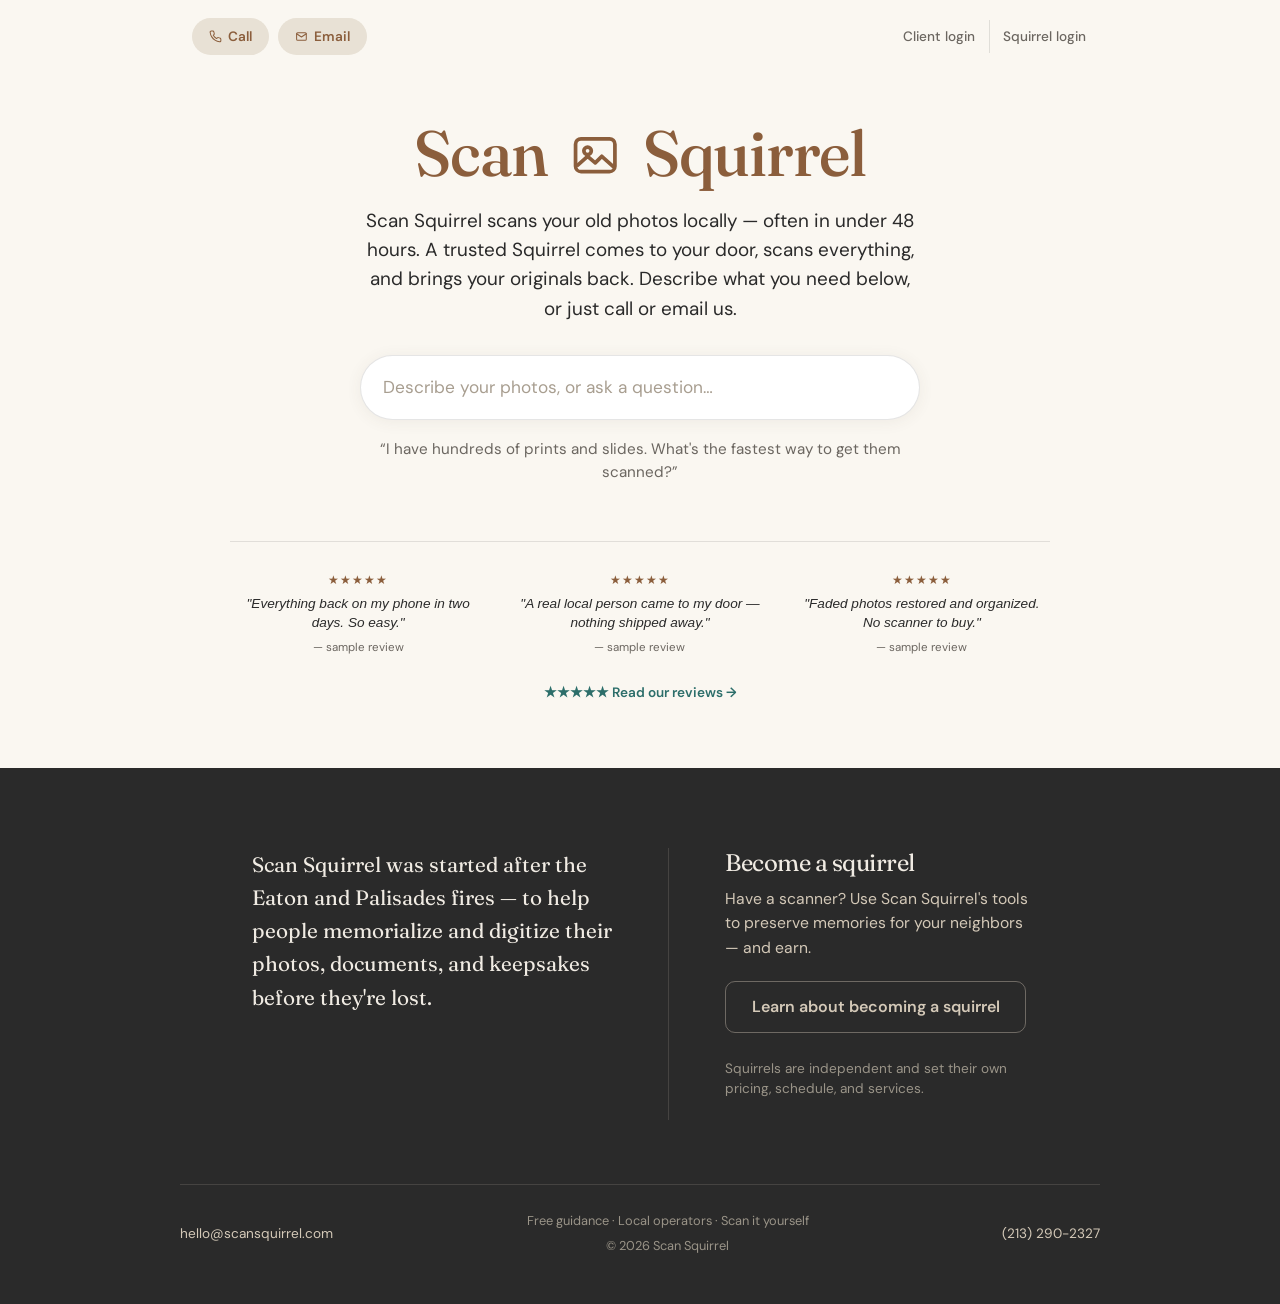
==== commit a6829738: "Wire logins to app.scansquirrel.com/sign-in (Clerk); become-a-squirrel inquiry; intake payload match" ====
--- a/scan/index.html
+++ b/scan/index.html
@@ -128,8 +128,8 @@
     </a>
   </div>
   <div class="bar-right">
-    <a class="bar-link" href="#">Client login</a>
-    <a class="bar-link" href="#">Squirrel login</a>
+    <a class="bar-link" href="https://app.scansquirrel.com/sign-in" target="_blank" rel="noopener" title="Client accounts coming soon">Client login</a>
+    <a class="bar-link" href="https://app.scansquirrel.com/sign-in" target="_blank" rel="noopener">Squirrel login</a>
   </div>
 </header>
 
@@ -171,7 +171,7 @@
       <div class="ocol">
         <h3>Become a squirrel</h3>
         <p>Have a scanner? Use Scan Squirrel's tools to preserve memories for your neighbors — and earn.</p>
-        <a class="btn ghost" href="#">Learn about becoming a squirrel</a>
+        <a class="btn ghost" href="mailto:hello@scansquirrel.com?subject=Becoming%20a%20Squirrel">Learn about becoming a squirrel</a>
         <p class="indep">Squirrels are independent and set their own pricing, schedule, and services.</p>
       </div>
     </div>
@@ -188,7 +188,9 @@
 
 <script>
 var LOG_URL = '';
-function logIt(d){ d.ts=new Date().toISOString(); if(LOG_URL){try{fetch(LOG_URL,{method:'POST',headers:{'Content-Type':'application/json'},body:JSON.stringify(d)});}catch(e){}} else {console.log('[intake]',d);} }
+/* payload matches the app's planned POST /api/leads: { text, size, pref, zip, timestamp, source }.
+   Set LOG_URL to that endpoint once it's live. */
+function logIt(d){ d.timestamp=new Date().toISOString(); d.source='scansquirrel.org/scan'; if(LOG_URL){try{fetch(LOG_URL,{method:'POST',headers:{'Content-Type':'application/json'},body:JSON.stringify(d)});}catch(e){}} else {console.log('[intake]',d);} }
 
 /* rotating photo examples */
 function shuffle(a){ for(var i=a.length-1;i>0;i--){var j=Math.floor(Math.random()*(i+1));var x=a[i];a[i]=a[j];a[j]=x;} return a; }
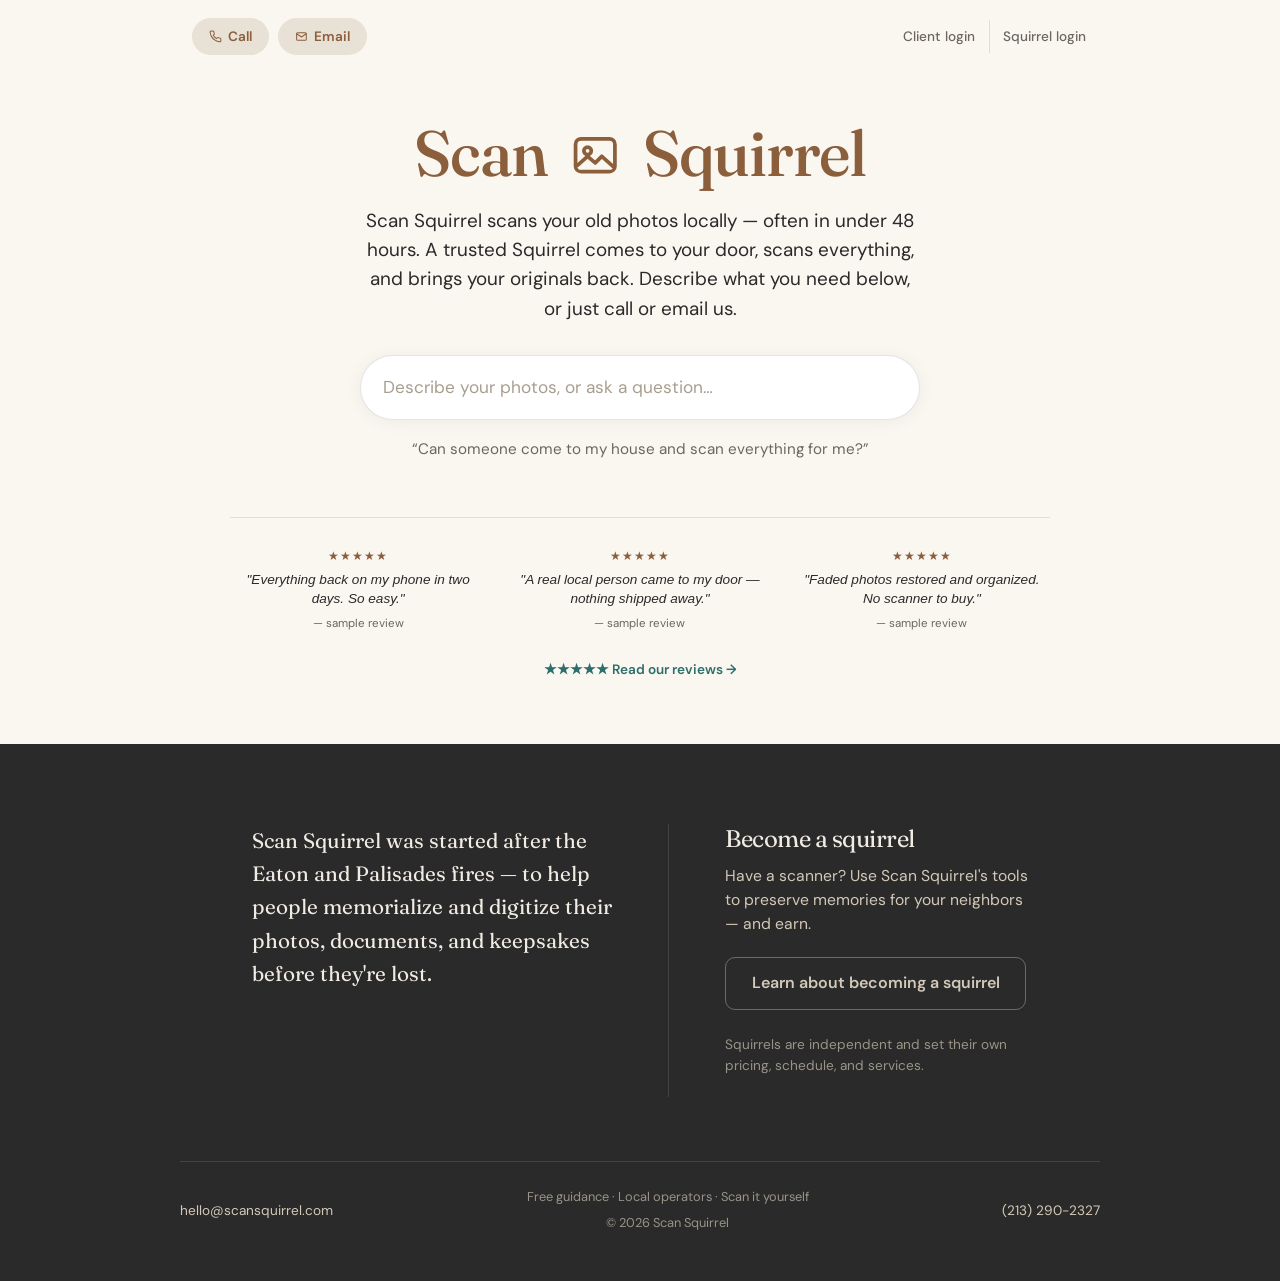
==== commit e7dfa469: "Point the login buttons at app.scansquirrel.org app.scansquirrel.org is live on DEV and the backend " ====
--- a/scan/index.html
+++ b/scan/index.html
@@ -128,8 +128,8 @@
     </a>
   </div>
   <div class="bar-right">
-    <a class="bar-link" href="https://app.scansquirrel.com/sign-in" target="_blank" rel="noopener" title="Client accounts coming soon">Client login</a>
-    <a class="bar-link" href="https://app.scansquirrel.com/sign-in" target="_blank" rel="noopener">Squirrel login</a>
+    <a class="bar-link" href="https://app.scansquirrel.org/sign-in?as=client" target="_blank" rel="noopener">Client login</a>
+    <a class="bar-link" href="https://app.scansquirrel.org/sign-in?as=squirrel" target="_blank" rel="noopener">Squirrel login</a>
   </div>
 </header>
 
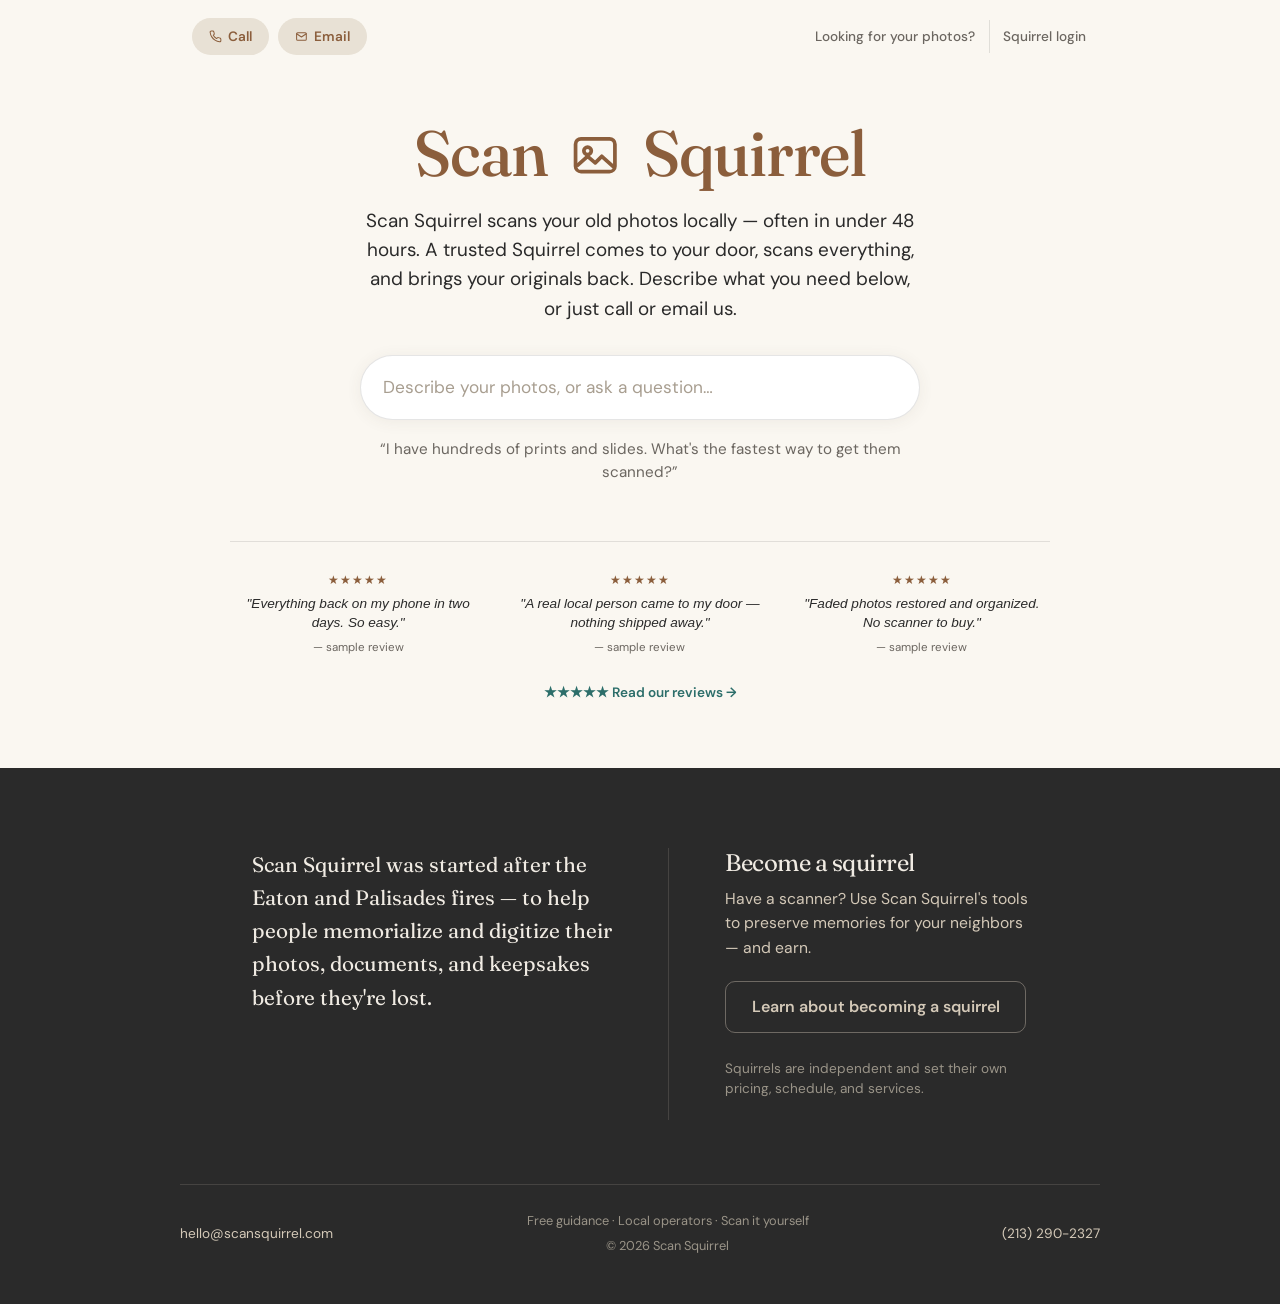
==== commit 7ba505bf: "Remove the client login dead end; answer 'where are my photos?' instead 'Client portal' pointed at a" ====
--- a/scan/index.html
+++ b/scan/index.html
@@ -128,7 +128,7 @@
     </a>
   </div>
   <div class="bar-right">
-    <a class="bar-link" href="https://app.scansquirrel.org/sign-in?as=client" target="_blank" rel="noopener">Client login</a>
+    <a class="bar-link" href="mailto:hello@scansquirrel.com?subject=I%20can%27t%20find%20my%20photo%20link">Looking for your photos?</a>
     <a class="bar-link" href="https://app.scansquirrel.org/sign-in?as=squirrel" target="_blank" rel="noopener">Squirrel login</a>
   </div>
 </header>
